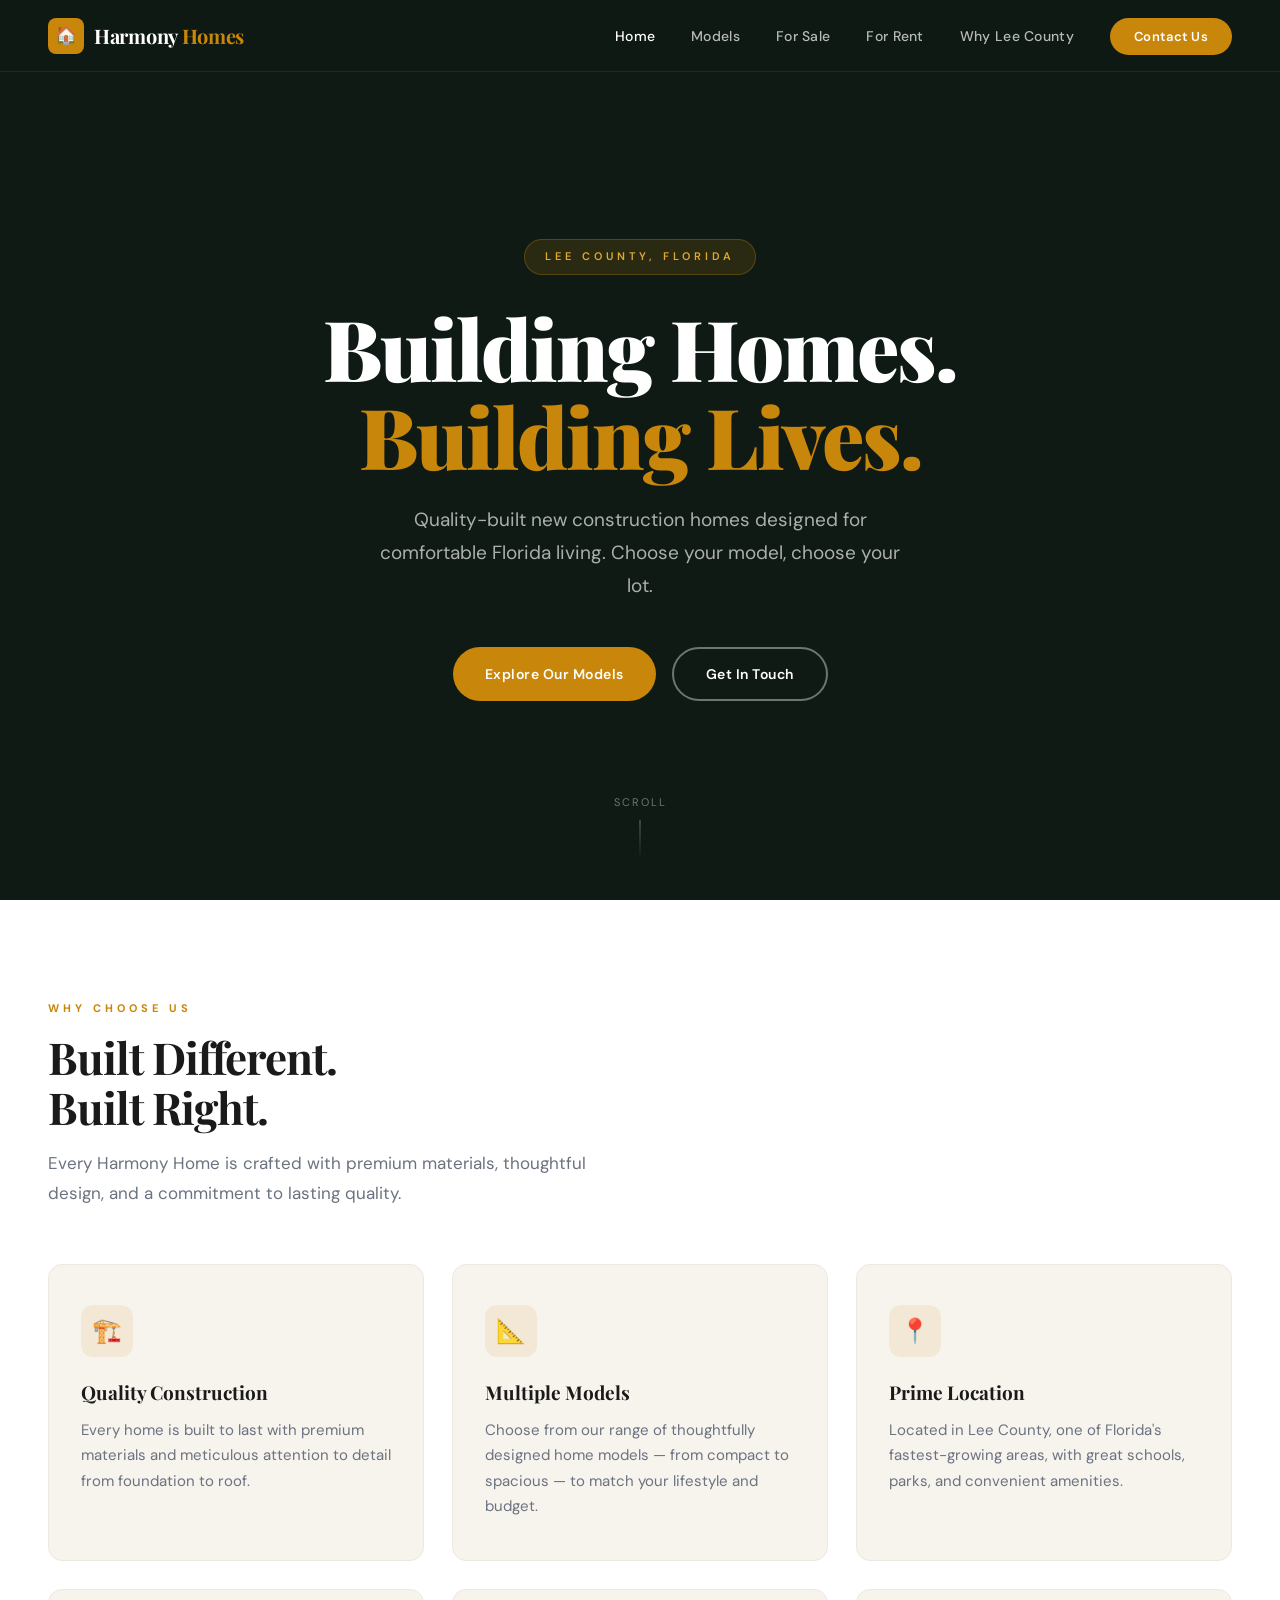
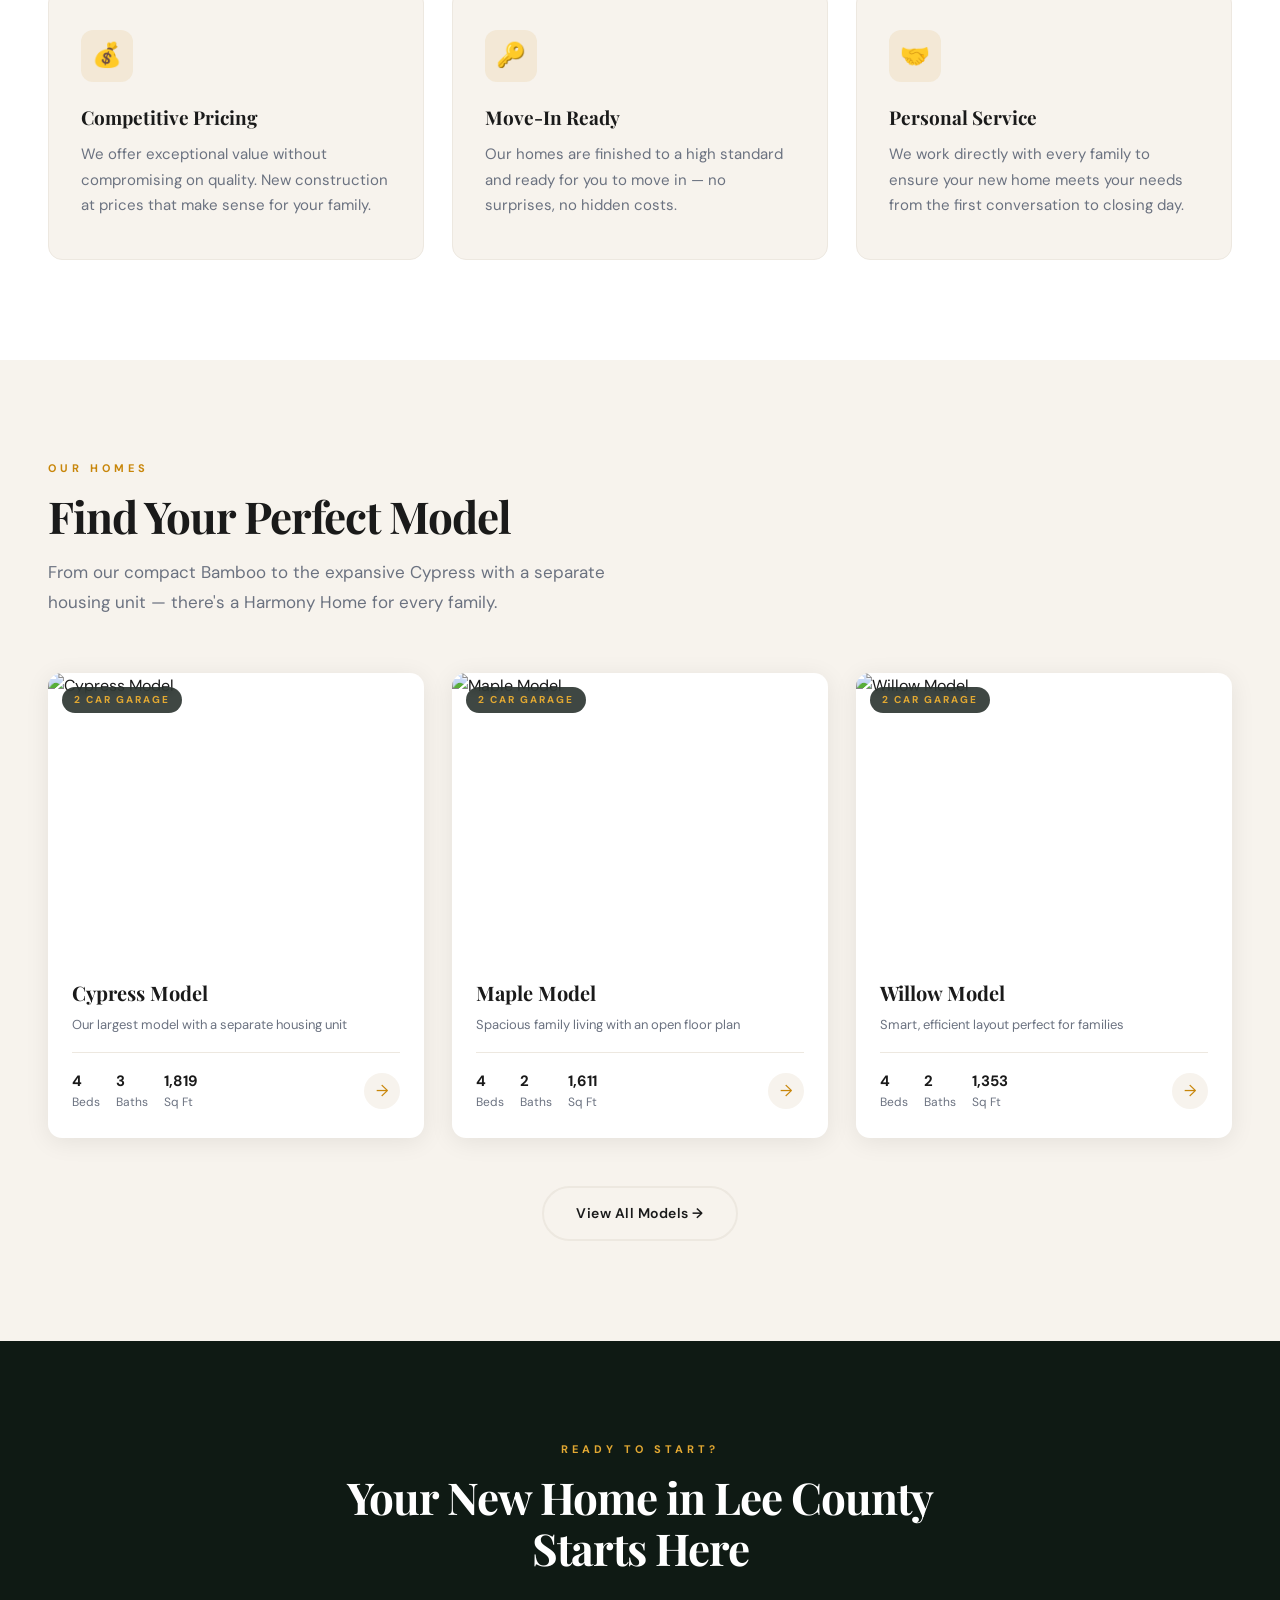
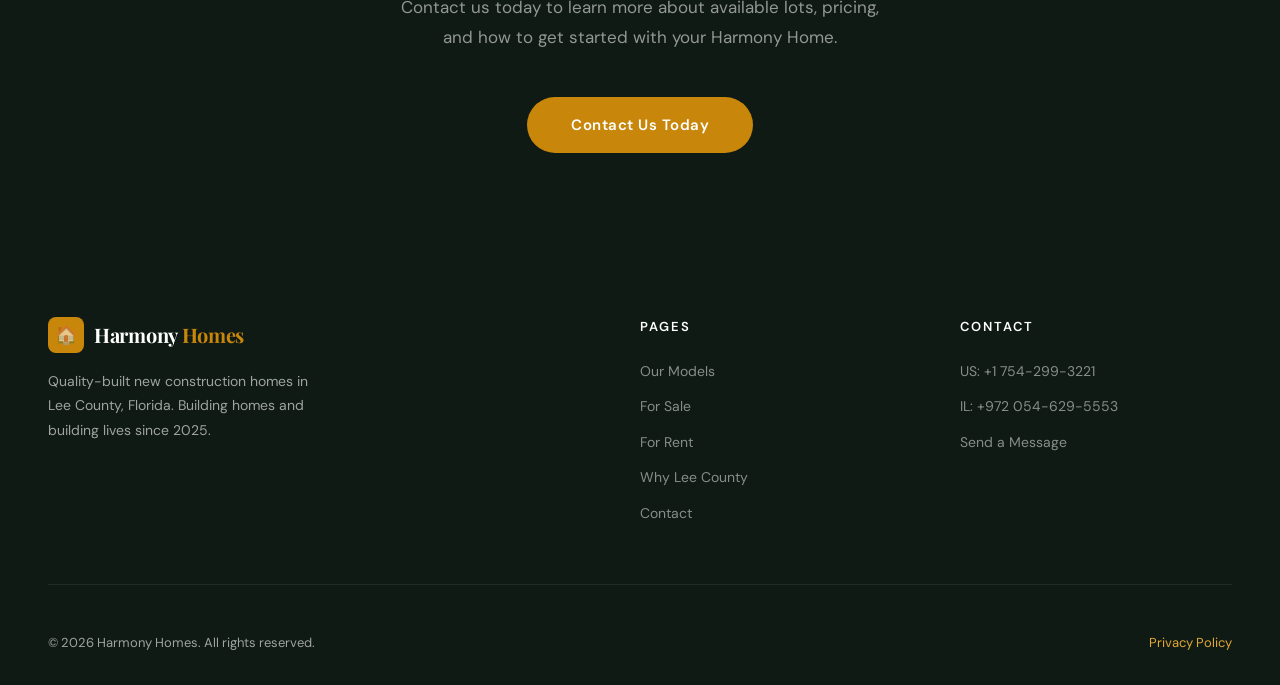
==== index.html @ a8c98814 "Initial site build" ====
<!DOCTYPE html>
<html lang="en">
<head>
  <meta charset="UTF-8">
  <meta name="viewport" content="width=device-width, initial-scale=1.0">
  <title>Harmony Homes — Quality Built Homes in Lee County, Florida</title>
  <meta name="description" content="Harmony Homes builds quality new construction homes in Lee County, Florida. Explore our models and find your perfect home.">
  <link rel="stylesheet" href="css/style.css">
</head>
<body>

<nav class="nav">
  <a href="index.html" class="nav-logo">
    <div class="nav-logo-icon">🏠</div>
    <div class="nav-logo-text">Harmony <span>Homes</span></div>
  </a>
  <ul class="nav-links">
    <li><a href="index.html" class="active">Home</a></li>
    <li><a href="models.html">Models</a></li>
    <li><a href="for-sale.html">For Sale</a></li>
    <li><a href="for-rent.html">For Rent</a></li>
    <li><a href="why-lee-county.html">Why Lee County</a></li>
    <li><a href="contact.html" class="nav-cta">Contact Us</a></li>
  </ul>
</nav>

<!-- HERO -->
<section class="hero">
  <div class="hero-bg"></div>
  <div class="hero-overlay"></div>
  <div class="hero-content">
    <div class="hero-badge">Lee County, Florida</div>
    <h1>Building Homes.<br><span>Building Lives.</span></h1>
    <p>Quality-built new construction homes designed for comfortable Florida living. Choose your model, choose your lot.</p>
    <div class="hero-btns">
      <a href="models.html" class="btn btn-gold">Explore Our Models</a>
      <a href="contact.html" class="btn btn-outline-white">Get In Touch</a>
    </div>
  </div>
  <div class="hero-scroll">Scroll</div>
</section>

<!-- FEATURES -->
<section class="section" style="background: var(--white);">
  <div class="container">
    <div class="section-label">Why Choose Us</div>
    <h2 class="section-title">Built Different.<br>Built Right.</h2>
    <p class="section-sub">Every Harmony Home is crafted with premium materials, thoughtful design, and a commitment to lasting quality.</p>
    <div class="features-grid">
      <div class="feature-card">
        <div class="feature-icon">🏗️</div>
        <h3>Quality Construction</h3>
        <p>Every home is built to last with premium materials and meticulous attention to detail from foundation to roof.</p>
      </div>
      <div class="feature-card">
        <div class="feature-icon">📐</div>
        <h3>Multiple Models</h3>
        <p>Choose from our range of thoughtfully designed home models — from compact to spacious — to match your lifestyle and budget.</p>
      </div>
      <div class="feature-card">
        <div class="feature-icon">📍</div>
        <h3>Prime Location</h3>
        <p>Located in Lee County, one of Florida's fastest-growing areas, with great schools, parks, and convenient amenities.</p>
      </div>
      <div class="feature-card">
        <div class="feature-icon">💰</div>
        <h3>Competitive Pricing</h3>
        <p>We offer exceptional value without compromising on quality. New construction at prices that make sense for your family.</p>
      </div>
      <div class="feature-card">
        <div class="feature-icon">🔑</div>
        <h3>Move-In Ready</h3>
        <p>Our homes are finished to a high standard and ready for you to move in — no surprises, no hidden costs.</p>
      </div>
      <div class="feature-card">
        <div class="feature-icon">🤝</div>
        <h3>Personal Service</h3>
        <p>We work directly with every family to ensure your new home meets your needs from the first conversation to closing day.</p>
      </div>
    </div>
  </div>
</section>

<!-- MODELS PREVIEW -->
<section class="section" style="background: var(--cream);">
  <div class="container">
    <div class="section-label">Our Homes</div>
    <h2 class="section-title">Find Your Perfect Model</h2>
    <p class="section-sub">From our compact Bamboo to the expansive Cypress with a separate housing unit — there's a Harmony Home for every family.</p>
    <div class="models-grid">
      <a href="models/cypress.html" class="model-card">
        <div class="model-card-img">
          <img src="https://harmonyhomesusa.com/wp-content/uploads/2025/09/E1-2-Copy.png" alt="Cypress Model" loading="lazy">
          <div class="model-card-badge">2 Car Garage</div>
        </div>
        <div class="model-card-body">
          <div class="model-card-title">Cypress Model</div>
          <div class="model-card-meta">Our largest model with a separate housing unit</div>
          <div class="model-card-footer">
            <div class="model-card-stats">
              <div class="model-stat"><strong>4</strong>Beds</div>
              <div class="model-stat"><strong>3</strong>Baths</div>
              <div class="model-stat"><strong>1,819</strong>Sq Ft</div>
            </div>
            <div class="model-card-arrow">→</div>
          </div>
        </div>
      </a>
      <a href="models/maple.html" class="model-card">
        <div class="model-card-img">
          <img src="https://harmonyhomesusa.com/wp-content/uploads/2025/03/maple.jpg" alt="Maple Model" loading="lazy">
          <div class="model-card-badge">2 Car Garage</div>
        </div>
        <div class="model-card-body">
          <div class="model-card-title">Maple Model</div>
          <div class="model-card-meta">Spacious family living with an open floor plan</div>
          <div class="model-card-footer">
            <div class="model-card-stats">
              <div class="model-stat"><strong>4</strong>Beds</div>
              <div class="model-stat"><strong>2</strong>Baths</div>
              <div class="model-stat"><strong>1,611</strong>Sq Ft</div>
            </div>
            <div class="model-card-arrow">→</div>
          </div>
        </div>
      </a>
      <a href="models/willow.html" class="model-card">
        <div class="model-card-img">
          <img src="https://harmonyhomesusa.com/wp-content/uploads/2025/03/willow.jpg" alt="Willow Model" loading="lazy">
          <div class="model-card-badge">2 Car Garage</div>
        </div>
        <div class="model-card-body">
          <div class="model-card-title">Willow Model</div>
          <div class="model-card-meta">Smart, efficient layout perfect for families</div>
          <div class="model-card-footer">
            <div class="model-card-stats">
              <div class="model-stat"><strong>4</strong>Beds</div>
              <div class="model-stat"><strong>2</strong>Baths</div>
              <div class="model-stat"><strong>1,353</strong>Sq Ft</div>
            </div>
            <div class="model-card-arrow">→</div>
          </div>
        </div>
      </a>
    </div>
    <div style="text-align:center; margin-top:48px;">
      <a href="models.html" class="btn btn-outline-dark">View All Models →</a>
    </div>
  </div>
</section>

<!-- CTA BANNER -->
<section style="background: var(--dark); padding: 100px 48px; text-align:center;">
  <div class="container">
    <div class="section-label" style="color: var(--gold-light);">Ready to Start?</div>
    <h2 class="section-title" style="color:var(--white); max-width:600px; margin:0 auto 20px;">Your New Home in Lee County Starts Here</h2>
    <p style="color:rgba(255,255,255,0.55); font-size:17px; max-width:480px; margin:0 auto 44px; line-height:1.75;">Contact us today to learn more about available lots, pricing, and how to get started with your Harmony Home.</p>
    <a href="contact.html" class="btn btn-gold" style="font-size:15px; padding:16px 44px;">Contact Us Today</a>
  </div>
</section>

<!-- FOOTER -->
<footer class="footer">
  <div class="footer-grid">
    <div class="footer-brand">
      <div class="nav-logo">
        <div class="nav-logo-icon">🏠</div>
        <div class="nav-logo-text">Harmony <span>Homes</span></div>
      </div>
      <p>Quality-built new construction homes in Lee County, Florida. Building homes and building lives since 2025.</p>
    </div>
    <div class="footer-col">
      <h4>Pages</h4>
      <ul>
        <li><a href="models.html">Our Models</a></li>
        <li><a href="for-sale.html">For Sale</a></li>
        <li><a href="for-rent.html">For Rent</a></li>
        <li><a href="why-lee-county.html">Why Lee County</a></li>
        <li><a href="contact.html">Contact</a></li>
      </ul>
    </div>
    <div class="footer-col">
      <h4>Contact</h4>
      <ul>
        <li><a href="tel:+17542993221">US: +1 754-299-3221</a></li>
        <li><a href="tel:+9720546295553">IL: +972 054-629-5553</a></li>
        <li><a href="contact.html">Send a Message</a></li>
      </ul>
    </div>
  </div>
  <div class="footer-bottom">
    <span>© 2026 Harmony Homes. All rights reserved.</span>
    <span><a href="privacy.html">Privacy Policy</a></span>
  </div>
</footer>

<script src="js/main.js"></script>
</body>
</html>
---- css/style.css ----
@import url('https://fonts.googleapis.com/css2?family=Playfair+Display:wght@400;600;700;900&family=DM+Sans:wght@300;400;500;600&display=swap');

:root {
  --gold: #c8860a;
  --gold-light: #e2a832;
  --dark: #0f1a14;
  --dark-2: #1a2820;
  --cream: #f7f3ed;
  --cream-2: #ede8e0;
  --text: #1a1a1a;
  --text-muted: #6b7280;
  --white: #ffffff;
  --font-display: 'Playfair Display', Georgia, serif;
  --font-body: 'DM Sans', sans-serif;
  --radius: 14px;
  --shadow: 0 4px 24px rgba(0,0,0,0.08);
  --shadow-lg: 0 12px 48px rgba(0,0,0,0.14);
  --transition: 0.3s cubic-bezier(0.4, 0, 0.2, 1);
}

*, *::before, *::after { box-sizing: border-box; margin: 0; padding: 0; }

html { scroll-behavior: smooth; }

body {
  font-family: var(--font-body);
  color: var(--text);
  background: var(--white);
  line-height: 1.6;
  -webkit-font-smoothing: antialiased;
}

img { max-width: 100%; display: block; }
a { text-decoration: none; color: inherit; }

/* ── NAV ── */
.nav {
  position: fixed;
  top: 0; left: 0; right: 0;
  z-index: 1000;
  display: flex;
  align-items: center;
  justify-content: space-between;
  padding: 0 48px;
  height: 72px;
  background: rgba(15, 26, 20, 0.95);
  backdrop-filter: blur(12px);
  border-bottom: 1px solid rgba(200,134,10,0.15);
}

.nav-logo {
  display: flex;
  align-items: center;
  gap: 10px;
}

.nav-logo-icon {
  width: 36px;
  height: 36px;
  background: var(--gold);
  border-radius: 8px;
  display: flex;
  align-items: center;
  justify-content: center;
  font-size: 18px;
}

.nav-logo-text {
  font-family: var(--font-display);
  font-size: 20px;
  font-weight: 700;
  color: var(--white);
  letter-spacing: -0.3px;
}

.nav-logo-text span { color: var(--gold); }

.nav-links {
  display: flex;
  align-items: center;
  gap: 36px;
  list-style: none;
}

.nav-links a {
  font-size: 14px;
  font-weight: 500;
  color: rgba(255,255,255,0.7);
  letter-spacing: 0.3px;
  transition: color var(--transition);
}

.nav-links a:hover, .nav-links a.active { color: var(--white); }

.nav-cta {
  background: var(--gold);
  color: var(--white) !important;
  padding: 10px 24px;
  border-radius: 50px;
  font-weight: 600 !important;
  font-size: 13px !important;
  letter-spacing: 0.5px;
  transition: background var(--transition) !important;
}

.nav-cta:hover { background: var(--gold-light) !important; }

/* ── BUTTONS ── */
.btn {
  display: inline-flex;
  align-items: center;
  gap: 8px;
  padding: 14px 32px;
  border-radius: 50px;
  font-family: var(--font-body);
  font-size: 14px;
  font-weight: 600;
  letter-spacing: 0.5px;
  cursor: pointer;
  transition: all var(--transition);
  border: none;
}

.btn-gold { background: var(--gold); color: var(--white); }
.btn-gold:hover { background: var(--gold-light); transform: translateY(-2px); box-shadow: 0 8px 24px rgba(200,134,10,0.35); }

.btn-outline-white { background: transparent; color: var(--white); border: 2px solid rgba(255,255,255,0.4); }
.btn-outline-white:hover { border-color: var(--white); transform: translateY(-2px); }

.btn-outline-dark { background: transparent; color: var(--text); border: 2px solid var(--cream-2); }
.btn-outline-dark:hover { border-color: var(--gold); color: var(--gold); }

/* ── HERO ── */
.hero {
  position: relative;
  min-height: 100vh;
  display: flex;
  align-items: center;
  justify-content: center;
  text-align: center;
  overflow: hidden;
  background: var(--dark);
}

.hero-bg {
  position: absolute;
  inset: 0;
  background-image: url('https://harmonyhomesusa.com/wp-content/uploads/2025/03/header-home.jpg');
  background-size: cover;
  background-position: center;
  opacity: 0.3;
  transform: scale(1.05);
  transition: transform 8s ease;
}

.hero:hover .hero-bg { transform: scale(1.0); }

.hero-overlay {
  position: absolute;
  inset: 0;
  background: linear-gradient(to bottom, rgba(15,26,20,0.4) 0%, rgba(15,26,20,0.7) 100%);
}

.hero-content {
  position: relative;
  max-width: 800px;
  padding: 120px 24px 80px;
}

.hero-badge {
  display: inline-block;
  background: rgba(200,134,10,0.15);
  color: var(--gold-light);
  font-size: 11px;
  font-weight: 600;
  letter-spacing: 4px;
  text-transform: uppercase;
  padding: 8px 20px;
  border-radius: 50px;
  border: 1px solid rgba(200,134,10,0.3);
  margin-bottom: 28px;
}

.hero h1 {
  font-family: var(--font-display);
  font-size: clamp(44px, 7vw, 84px);
  font-weight: 900;
  color: var(--white);
  line-height: 1.05;
  letter-spacing: -2px;
  margin-bottom: 24px;
}

.hero h1 span { color: var(--gold); }

.hero p {
  font-size: 19px;
  color: rgba(255,255,255,0.65);
  max-width: 520px;
  margin: 0 auto 44px;
  line-height: 1.75;
}

.hero-btns { display: flex; gap: 16px; justify-content: center; flex-wrap: wrap; }

.hero-scroll {
  position: absolute;
  bottom: 40px;
  left: 50%;
  transform: translateX(-50%);
  display: flex;
  flex-direction: column;
  align-items: center;
  gap: 8px;
  color: rgba(255,255,255,0.4);
  font-size: 11px;
  letter-spacing: 2px;
  text-transform: uppercase;
  animation: bounce 2s infinite;
}

.hero-scroll::after {
  content: '';
  width: 1px;
  height: 40px;
  background: linear-gradient(to bottom, rgba(255,255,255,0.4), transparent);
}

@keyframes bounce { 0%,100%{transform:translateX(-50%) translateY(0)} 50%{transform:translateX(-50%) translateY(8px)} }

/* ── SECTIONS ── */
.section { padding: 100px 48px; }
.section-sm { padding: 64px 48px; }
.container { max-width: 1200px; margin: 0 auto; }

.section-label {
  font-size: 11px;
  font-weight: 700;
  letter-spacing: 4px;
  text-transform: uppercase;
  color: var(--gold);
  margin-bottom: 14px;
}

.section-title {
  font-family: var(--font-display);
  font-size: clamp(28px, 4vw, 44px);
  font-weight: 700;
  letter-spacing: -1px;
  line-height: 1.15;
  margin-bottom: 16px;
}

.section-sub {
  font-size: 17px;
  color: var(--text-muted);
  max-width: 560px;
  line-height: 1.75;
}

/* ── FEATURES ── */
.features-grid {
  display: grid;
  grid-template-columns: repeat(3, 1fr);
  gap: 28px;
  margin-top: 56px;
}

.feature-card {
  padding: 40px 32px;
  background: var(--cream);
  border-radius: var(--radius);
  border: 1px solid var(--cream-2);
  transition: transform var(--transition), box-shadow var(--transition);
}

.feature-card:hover { transform: translateY(-4px); box-shadow: var(--shadow); }

.feature-icon {
  width: 52px;
  height: 52px;
  background: rgba(200,134,10,0.1);
  border-radius: 12px;
  display: flex;
  align-items: center;
  justify-content: center;
  font-size: 24px;
  margin-bottom: 20px;
}

.feature-card h3 {
  font-family: var(--font-display);
  font-size: 19px;
  font-weight: 700;
  margin-bottom: 10px;
}

.feature-card p { font-size: 15px; color: var(--text-muted); line-height: 1.7; }

/* ── MODEL GRID ── */
.models-grid {
  display: grid;
  grid-template-columns: repeat(3, 1fr);
  gap: 28px;
  margin-top: 56px;
}

.model-card {
  border-radius: var(--radius);
  overflow: hidden;
  background: var(--white);
  box-shadow: var(--shadow);
  transition: transform var(--transition), box-shadow var(--transition);
  display: block;
  color: var(--text);
}

.model-card:hover { transform: translateY(-6px); box-shadow: var(--shadow-lg); }

.model-card-img {
  position: relative;
  overflow: hidden;
  aspect-ratio: 4/3;
}

.model-card-img img {
  width: 100%;
  height: 100%;
  object-fit: cover;
  transition: transform 0.5s ease;
}

.model-card:hover .model-card-img img { transform: scale(1.06); }

.model-card-badge {
  position: absolute;
  top: 14px;
  left: 14px;
  background: rgba(15,26,20,0.8);
  color: var(--gold-light);
  font-size: 10px;
  font-weight: 700;
  letter-spacing: 2px;
  text-transform: uppercase;
  padding: 5px 12px;
  border-radius: 50px;
  backdrop-filter: blur(4px);
}

.model-card-body { padding: 22px 24px 26px; }

.model-card-title {
  font-family: var(--font-display);
  font-size: 20px;
  font-weight: 700;
  margin-bottom: 6px;
}

.model-card-meta { font-size: 13px; color: var(--text-muted); }

.model-card-footer {
  display: flex;
  align-items: center;
  justify-content: space-between;
  margin-top: 16px;
  padding-top: 16px;
  border-top: 1px solid var(--cream-2);
}

.model-card-stats { display: flex; gap: 16px; }

.model-stat { font-size: 12px; color: var(--text-muted); }
.model-stat strong { display: block; font-size: 15px; font-weight: 700; color: var(--text); }

.model-card-arrow {
  width: 36px;
  height: 36px;
  background: var(--cream);
  border-radius: 50%;
  display: flex;
  align-items: center;
  justify-content: center;
  color: var(--gold);
  font-size: 16px;
  transition: background var(--transition), transform var(--transition);
}

.model-card:hover .model-card-arrow { background: var(--gold); color: var(--white); transform: translateX(4px); }

/* ── MODEL DETAIL PAGE ── */
.model-detail { padding-top: 72px; }

.model-hero-gallery { position: relative; }

.model-main-img {
  width: 100%;
  height: 60vh;
  object-fit: cover;
  cursor: zoom-in;
  transition: opacity var(--transition);
}

.model-thumbs {
  display: flex;
  gap: 8px;
  padding: 12px 48px;
  background: var(--dark);
  overflow-x: auto;
}

.model-thumb {
  flex-shrink: 0;
  width: 100px;
  height: 68px;
  border-radius: 8px;
  overflow: hidden;
  cursor: pointer;
  border: 2px solid transparent;
  transition: border-color var(--transition), opacity var(--transition);
  opacity: 0.6;
}

.model-thumb:hover, .model-thumb.active { border-color: var(--gold); opacity: 1; }
.model-thumb img { width: 100%; height: 100%; object-fit: cover; }

.model-body { max-width: 1200px; margin: 0 auto; padding: 56px 48px 100px; display: grid; grid-template-columns: 1fr 360px; gap: 64px; }

.model-info-bar {
  display: flex;
  gap: 0;
  background: var(--cream);
  border-radius: var(--radius);
  overflow: hidden;
  margin-bottom: 40px;
  border: 1px solid var(--cream-2);
}

.model-stat-block {
  flex: 1;
  padding: 24px 20px;
  text-align: center;
  border-right: 1px solid var(--cream-2);
}

.model-stat-block:last-child { border-right: none; }
.model-stat-block .val { font-family: var(--font-display); font-size: 28px; font-weight: 700; color: var(--gold); }
.model-stat-block .lbl { font-size: 11px; letter-spacing: 2px; text-transform: uppercase; color: var(--text-muted); margin-top: 4px; }

.model-title {
  font-family: var(--font-display);
  font-size: clamp(32px, 4vw, 48px);
  font-weight: 900;
  letter-spacing: -1.5px;
  margin-bottom: 8px;
}

.model-sub {
  font-size: 14px;
  color: var(--gold);
  letter-spacing: 3px;
  text-transform: uppercase;
  font-weight: 600;
  margin-bottom: 32px;
}

.model-desc { font-size: 17px; color: var(--text-muted); line-height: 1.85; margin-bottom: 40px; }

.model-sidebar {
  position: sticky;
  top: 100px;
  height: fit-content;
}

.inquiry-card {
  background: var(--dark);
  border-radius: var(--radius);
  padding: 36px 32px;
  color: var(--white);
}

.inquiry-card h3 {
  font-family: var(--font-display);
  font-size: 22px;
  font-weight: 700;
  margin-bottom: 8px;
}

.inquiry-card p { font-size: 14px; color: rgba(255,255,255,0.6); margin-bottom: 28px; line-height: 1.6; }

.inquiry-card .btn { width: 100%; justify-content: center; margin-bottom: 12px; }

.inquiry-contact { font-size: 13px; color: rgba(255,255,255,0.5); text-align: center; }
.inquiry-contact a { color: var(--gold-light); }

/* ── LIGHTBOX ── */
#lightbox {
  display: none;
  position: fixed;
  inset: 0;
  background: rgba(0,0,0,0.95);
  z-index: 9999;
  align-items: center;
  justify-content: center;
}

#lightbox.open { display: flex; }

#lightbox img {
  max-width: 92vw;
  max-height: 88vh;
  object-fit: contain;
  border-radius: 8px;
}

.lb-close {
  position: absolute;
  top: 24px;
  right: 32px;
  color: rgba(255,255,255,0.7);
  font-size: 32px;
  cursor: pointer;
  line-height: 1;
  transition: color var(--transition);
}

.lb-close:hover { color: var(--white); }

.lb-nav {
  position: absolute;
  top: 50%;
  transform: translateY(-50%);
  color: rgba(255,255,255,0.6);
  font-size: 56px;
  cursor: pointer;
  padding: 0 24px;
  line-height: 1;
  transition: color var(--transition);
  user-select: none;
}

.lb-nav:hover { color: var(--white); }
.lb-prev { left: 0; }
.lb-next { right: 0; }

/* ── COMING SOON ── */
.coming-soon {
  min-height: 80vh;
  display: flex;
  flex-direction: column;
  align-items: center;
  justify-content: center;
  text-align: center;
  padding: 120px 24px 80px;
  background: linear-gradient(160deg, var(--dark) 0%, var(--dark-2) 100%);
  position: relative;
  overflow: hidden;
}

.coming-soon::before {
  content: '';
  position: absolute;
  width: 600px;
  height: 600px;
  border-radius: 50%;
  background: radial-gradient(circle, rgba(200,134,10,0.08) 0%, transparent 70%);
  top: 50%;
  left: 50%;
  transform: translate(-50%, -50%);
}

.cs-icon { font-size: 64px; margin-bottom: 24px; position: relative; }
.cs-badge {
  display: inline-block;
  background: rgba(200,134,10,0.12);
  color: var(--gold-light);
  font-size: 11px;
  font-weight: 700;
  letter-spacing: 5px;
  text-transform: uppercase;
  padding: 8px 24px;
  border-radius: 50px;
  border: 1px solid rgba(200,134,10,0.25);
  margin-bottom: 28px;
  position: relative;
}

.cs-title {
  font-family: var(--font-display);
  font-size: clamp(44px, 8vw, 88px);
  font-weight: 900;
  color: var(--white);
  line-height: 1.0;
  letter-spacing: -3px;
  margin-bottom: 24px;
  position: relative;
}

.cs-title span { color: var(--gold); }
.cs-line { width: 50px; height: 3px; background: var(--gold); border-radius: 2px; margin: 0 auto 28px; position: relative; }
.cs-sub { font-size: 18px; color: rgba(255,255,255,0.5); max-width: 440px; line-height: 1.8; margin-bottom: 44px; position: relative; }

/* ── FOOTER ── */
.footer {
  background: var(--dark);
  color: rgba(255,255,255,0.6);
  padding: 64px 48px 32px;
}

.footer-grid {
  display: grid;
  grid-template-columns: 2fr 1fr 1fr;
  gap: 48px;
  max-width: 1200px;
  margin: 0 auto 48px;
  padding-bottom: 48px;
  border-bottom: 1px solid rgba(255,255,255,0.08);
}

.footer-brand p { font-size: 14px; line-height: 1.75; margin-top: 16px; max-width: 280px; }

.footer-col h4 {
  color: var(--white);
  font-size: 13px;
  font-weight: 600;
  letter-spacing: 2px;
  text-transform: uppercase;
  margin-bottom: 20px;
}

.footer-col ul { list-style: none; }
.footer-col ul li { margin-bottom: 10px; }
.footer-col ul a { font-size: 14px; color: rgba(255,255,255,0.5); transition: color var(--transition); }
.footer-col ul a:hover { color: var(--gold-light); }

.footer-bottom {
  max-width: 1200px;
  margin: 0 auto;
  display: flex;
  align-items: center;
  justify-content: space-between;
  font-size: 13px;
}

.footer-bottom a { color: var(--gold-light); }

/* ── CONTACT PAGE ── */
.contact-grid {
  display: grid;
  grid-template-columns: 1fr 1fr;
  gap: 80px;
  align-items: start;
}

.contact-info h2 {
  font-family: var(--font-display);
  font-size: clamp(28px,4vw,44px);
  font-weight: 700;
  letter-spacing: -1px;
  margin-bottom: 20px;
}

.contact-info p { font-size: 17px; color: var(--text-muted); line-height: 1.8; margin-bottom: 40px; }

.contact-detail {
  display: flex;
  gap: 16px;
  align-items: flex-start;
  margin-bottom: 24px;
}

.contact-detail-icon {
  width: 44px;
  height: 44px;
  background: rgba(200,134,10,0.1);
  border-radius: 10px;
  display: flex;
  align-items: center;
  justify-content: center;
  font-size: 18px;
  flex-shrink: 0;
}

.contact-detail-text strong { display: block; font-size: 13px; font-weight: 600; color: var(--text); margin-bottom: 2px; }
.contact-detail-text span { font-size: 15px; color: var(--text-muted); }

.contact-form { background: var(--cream); border-radius: 20px; padding: 44px; }

.form-group { margin-bottom: 20px; }
.form-group label { display: block; font-size: 13px; font-weight: 600; margin-bottom: 8px; color: var(--text); }
.form-group input, .form-group textarea, .form-group select {
  width: 100%;
  padding: 14px 18px;
  background: var(--white);
  border: 1px solid var(--cream-2);
  border-radius: 10px;
  font-family: var(--font-body);
  font-size: 15px;
  color: var(--text);
  outline: none;
  transition: border-color var(--transition), box-shadow var(--transition);
}

.form-group input:focus, .form-group textarea:focus, .form-group select:focus {
  border-color: var(--gold);
  box-shadow: 0 0 0 3px rgba(200,134,10,0.1);
}

.form-group textarea { min-height: 120px; resize: vertical; }
.form-row { display: grid; grid-template-columns: 1fr 1fr; gap: 16px; }

/* ── WHY LEE COUNTY ── */
.why-hero {
  background: var(--dark);
  padding: 160px 48px 100px;
  text-align: center;
  color: var(--white);
}

.why-hero h1 {
  font-family: var(--font-display);
  font-size: clamp(36px,5vw,60px);
  font-weight: 900;
  letter-spacing: -2px;
  margin-bottom: 20px;
}

.why-hero h1 span { color: var(--gold); }
.why-hero p { font-size: 18px; color: rgba(255,255,255,0.6); max-width: 540px; margin: 0 auto; line-height: 1.75; }

.stats-row {
  display: grid;
  grid-template-columns: repeat(4, 1fr);
  gap: 2px;
  background: var(--cream-2);
  border-radius: var(--radius);
  overflow: hidden;
  margin-top: 56px;
}

.stat-block {
  background: var(--white);
  padding: 36px 24px;
  text-align: center;
}

.stat-block .num {
  font-family: var(--font-display);
  font-size: 40px;
  font-weight: 900;
  color: var(--gold);
  letter-spacing: -1px;
}

.stat-block .desc { font-size: 14px; color: var(--text-muted); margin-top: 6px; }

/* ── RESPONSIVE ── */
@media (max-width: 1024px) {
  .features-grid, .models-grid { grid-template-columns: repeat(2, 1fr); }
  .model-body { grid-template-columns: 1fr; }
  .model-sidebar { position: static; }
  .contact-grid { grid-template-columns: 1fr; gap: 48px; }
  .footer-grid { grid-template-columns: 1fr 1fr; }
}

@media (max-width: 768px) {
  .nav { padding: 0 24px; }
  .nav-links { display: none; }
  .section, .section-sm { padding: 64px 24px; }
  .features-grid, .models-grid { grid-template-columns: 1fr; }
  .stats-row { grid-template-columns: repeat(2, 1fr); }
  .model-body { padding: 40px 24px 80px; }
  .model-thumbs { padding: 12px 24px; }
  .footer-grid { grid-template-columns: 1fr; gap: 32px; }
  .footer-bottom { flex-direction: column; gap: 12px; text-align: center; }
  .form-row { grid-template-columns: 1fr; }
}
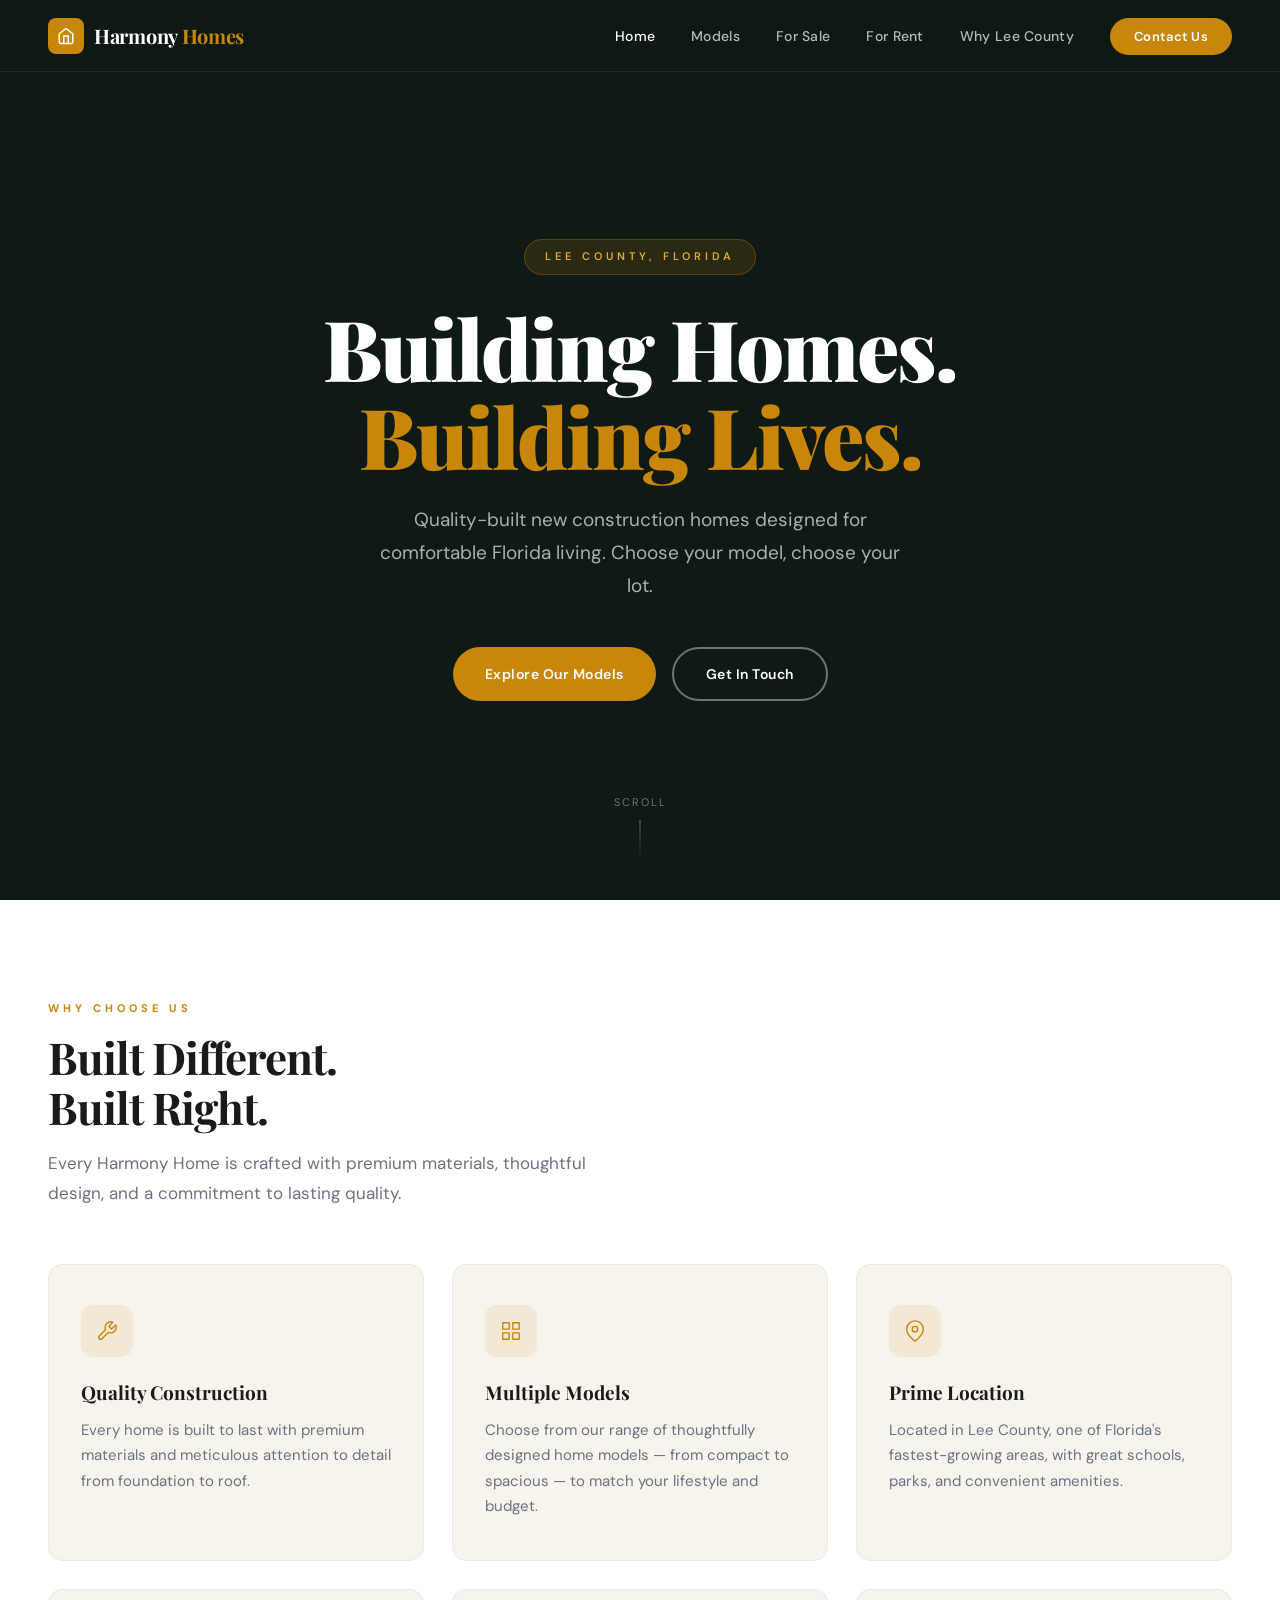
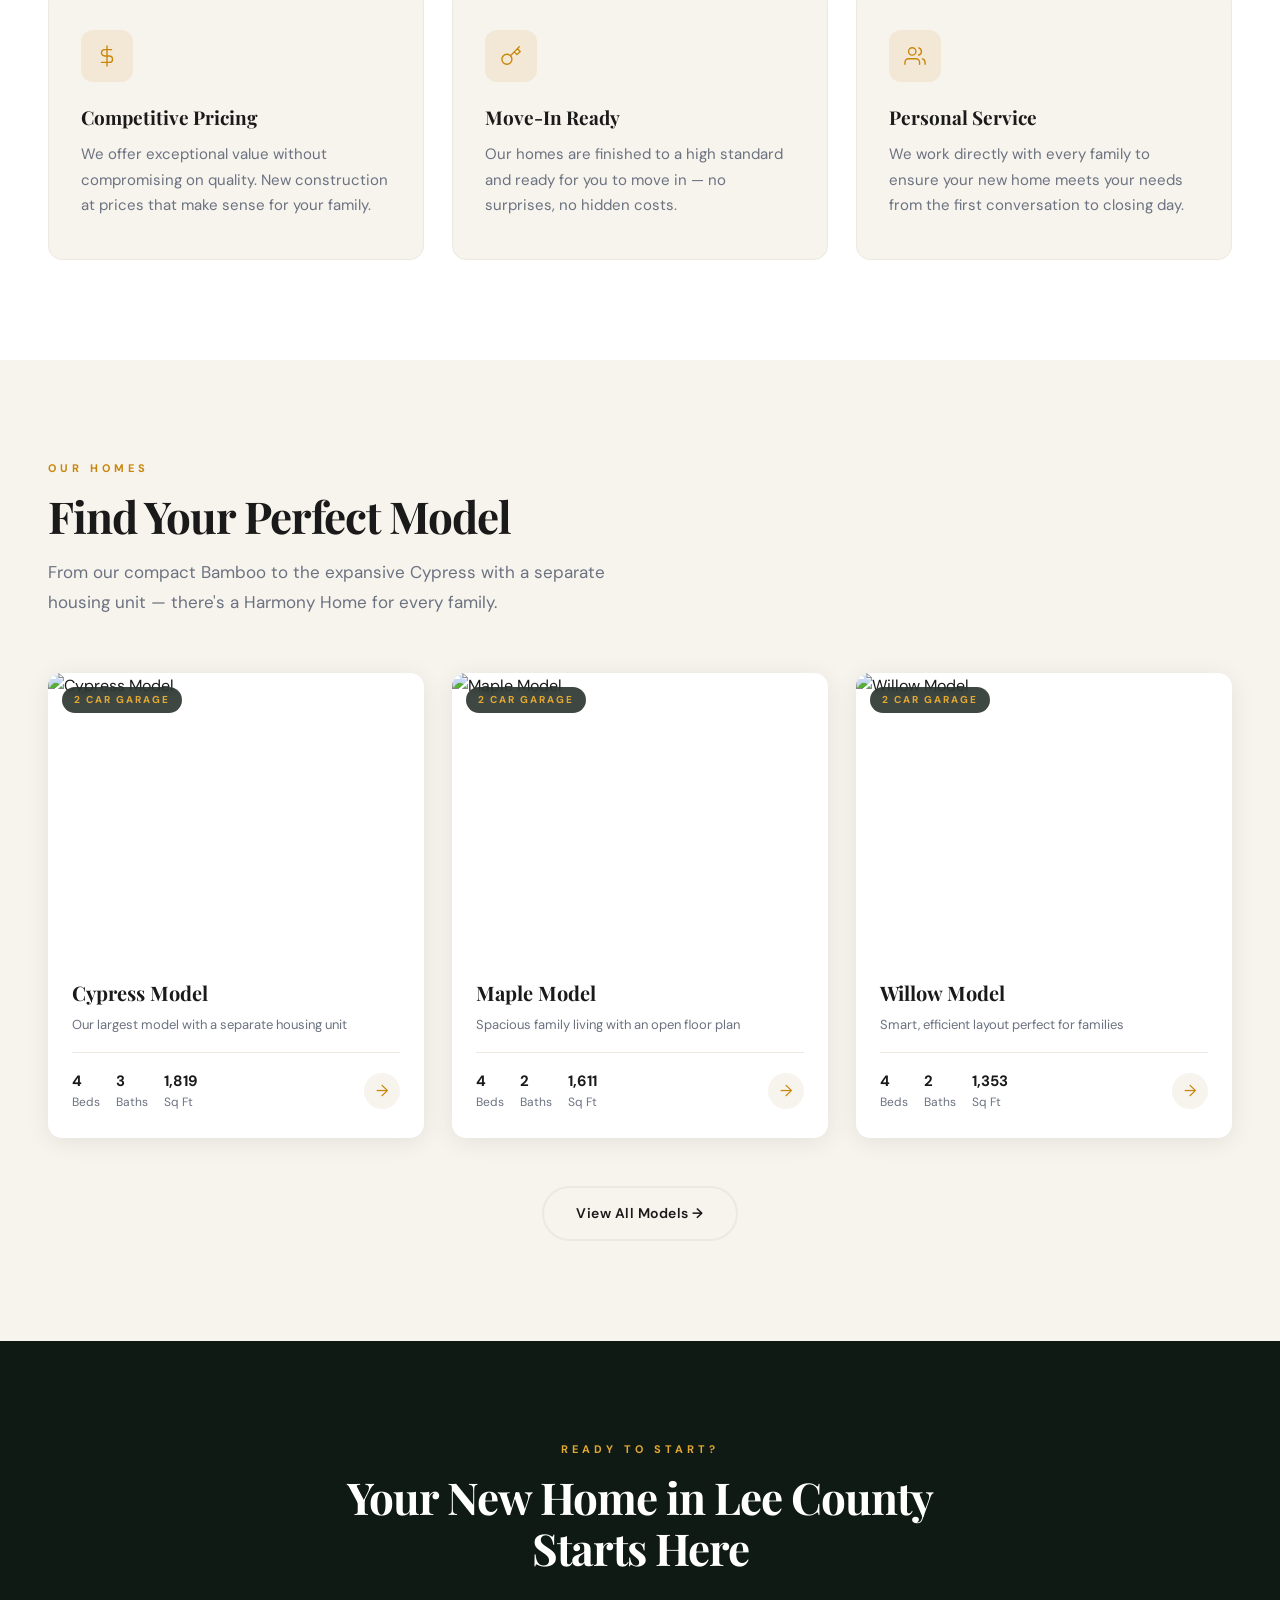
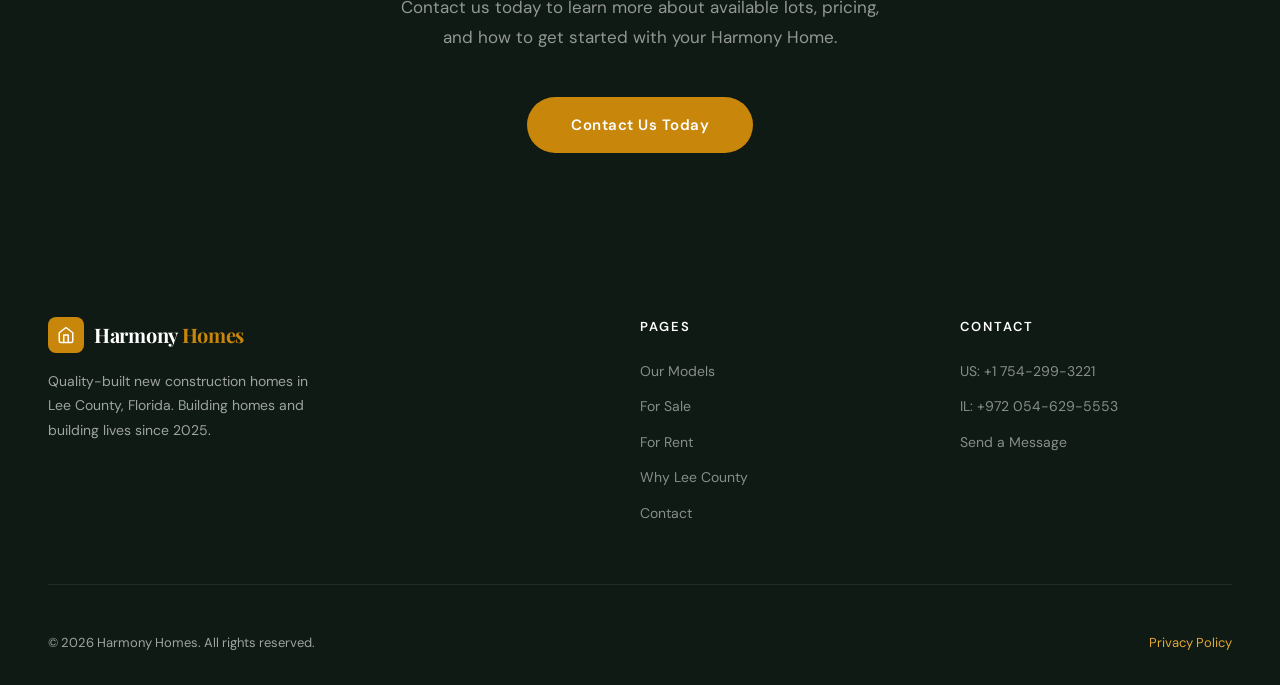
==== commit b4b28457: "Remove all emojis — replace with clean SVG icons throughout - Nav/footer logo: house emoji → inline " ====
--- a/index.html
+++ b/index.html
@@ -11,7 +11,7 @@
 
 <nav class="nav">
   <a href="index.html" class="nav-logo">
-    <div class="nav-logo-icon">🏠</div>
+    <div class="nav-logo-icon"><svg width="18" height="18" viewBox="0 0 24 24" fill="none" stroke="white" stroke-width="2" stroke-linecap="round" stroke-linejoin="round"><path d="M3 9l9-7 9 7v11a2 2 0 01-2 2H5a2 2 0 01-2-2z"/><polyline points="9,22 9,12 15,12 15,22"/></svg></div>
     <div class="nav-logo-text">Harmony <span>Homes</span></div>
   </a>
   <ul class="nav-links">
@@ -48,32 +48,32 @@
     <p class="section-sub">Every Harmony Home is crafted with premium materials, thoughtful design, and a commitment to lasting quality.</p>
     <div class="features-grid">
       <div class="feature-card">
-        <div class="feature-icon">🏗️</div>
+        <div class="feature-icon"><svg width="22" height="22" viewBox="0 0 24 24" fill="none" stroke="currentColor" stroke-width="1.5" stroke-linecap="round" stroke-linejoin="round"><path d="M14.7 6.3a1 1 0 000 1.4l1.6 1.6a1 1 0 001.4 0l3.77-3.77a6 6 0 01-7.94 7.94l-6.91 6.91a2.12 2.12 0 01-3-3l6.91-6.91a6 6 0 017.94-7.94l-3.76 3.76z"/></svg></div>
         <h3>Quality Construction</h3>
         <p>Every home is built to last with premium materials and meticulous attention to detail from foundation to roof.</p>
       </div>
       <div class="feature-card">
-        <div class="feature-icon">📐</div>
+        <div class="feature-icon"><svg width="22" height="22" viewBox="0 0 24 24" fill="none" stroke="currentColor" stroke-width="1.5" stroke-linecap="round" stroke-linejoin="round"><rect x="3" y="3" width="7" height="7"/><rect x="14" y="3" width="7" height="7"/><rect x="14" y="14" width="7" height="7"/><rect x="3" y="14" width="7" height="7"/></svg></div>
         <h3>Multiple Models</h3>
         <p>Choose from our range of thoughtfully designed home models — from compact to spacious — to match your lifestyle and budget.</p>
       </div>
       <div class="feature-card">
-        <div class="feature-icon">📍</div>
+        <div class="feature-icon"><svg width="22" height="22" viewBox="0 0 24 24" fill="none" stroke="currentColor" stroke-width="1.5" stroke-linecap="round" stroke-linejoin="round"><path d="M21 10c0 7-9 13-9 13S3 17 3 10a9 9 0 0118 0z"/><circle cx="12" cy="10" r="3"/></svg></div>
         <h3>Prime Location</h3>
         <p>Located in Lee County, one of Florida's fastest-growing areas, with great schools, parks, and convenient amenities.</p>
       </div>
       <div class="feature-card">
-        <div class="feature-icon">💰</div>
+        <div class="feature-icon"><svg width="22" height="22" viewBox="0 0 24 24" fill="none" stroke="currentColor" stroke-width="1.5" stroke-linecap="round" stroke-linejoin="round"><line x1="12" y1="1" x2="12" y2="23"/><path d="M17 5H9.5a3.5 3.5 0 000 7h5a3.5 3.5 0 010 7H6"/></svg></div>
         <h3>Competitive Pricing</h3>
         <p>We offer exceptional value without compromising on quality. New construction at prices that make sense for your family.</p>
       </div>
       <div class="feature-card">
-        <div class="feature-icon">🔑</div>
+        <div class="feature-icon"><svg width="22" height="22" viewBox="0 0 24 24" fill="none" stroke="currentColor" stroke-width="1.5" stroke-linecap="round" stroke-linejoin="round"><path d="M21 2l-2 2m-7.61 7.61a5.5 5.5 0 11-7.778 7.778 5.5 5.5 0 017.777-7.777zm0 0L15.5 7.5m0 0l3 3L22 7l-3-3m-3.5 3.5L19 4"/></svg></div>
         <h3>Move-In Ready</h3>
         <p>Our homes are finished to a high standard and ready for you to move in — no surprises, no hidden costs.</p>
       </div>
       <div class="feature-card">
-        <div class="feature-icon">🤝</div>
+        <div class="feature-icon"><svg width="22" height="22" viewBox="0 0 24 24" fill="none" stroke="currentColor" stroke-width="1.5" stroke-linecap="round" stroke-linejoin="round"><path d="M17 21v-2a4 4 0 00-4-4H5a4 4 0 00-4 4v2"/><circle cx="9" cy="7" r="4"/><path d="M23 21v-2a4 4 0 00-3-3.87"/><path d="M16 3.13a4 4 0 010 7.75"/></svg></div>
         <h3>Personal Service</h3>
         <p>We work directly with every family to ensure your new home meets your needs from the first conversation to closing day.</p>
       </div>
@@ -164,7 +164,7 @@
   <div class="footer-grid">
     <div class="footer-brand">
       <div class="nav-logo">
-        <div class="nav-logo-icon">🏠</div>
+        <div class="nav-logo-icon"><svg width="18" height="18" viewBox="0 0 24 24" fill="none" stroke="white" stroke-width="2" stroke-linecap="round" stroke-linejoin="round"><path d="M3 9l9-7 9 7v11a2 2 0 01-2 2H5a2 2 0 01-2-2z"/><polyline points="9,22 9,12 15,12 15,22"/></svg></div>
         <div class="nav-logo-text">Harmony <span>Homes</span></div>
       </div>
       <p>Quality-built new construction homes in Lee County, Florida. Building homes and building lives since 2025.</p>
--- a/css/style.css
+++ b/css/style.css
@@ -62,7 +62,6 @@
   display: flex;
   align-items: center;
   justify-content: center;
-  font-size: 18px;
 }
 
 .nav-logo-text {
@@ -284,7 +283,7 @@
   display: flex;
   align-items: center;
   justify-content: center;
-  font-size: 24px;
+  color: var(--gold);
   margin-bottom: 20px;
 }
 
@@ -568,7 +567,7 @@
   transform: translate(-50%, -50%);
 }
 
-.cs-icon { font-size: 64px; margin-bottom: 24px; position: relative; }
+.cs-icon { display: none; }
 .cs-badge {
   display: inline-block;
   background: rgba(200,134,10,0.12);
@@ -676,7 +675,7 @@
   display: flex;
   align-items: center;
   justify-content: center;
-  font-size: 18px;
+  color: var(--gold);
   flex-shrink: 0;
 }
 
